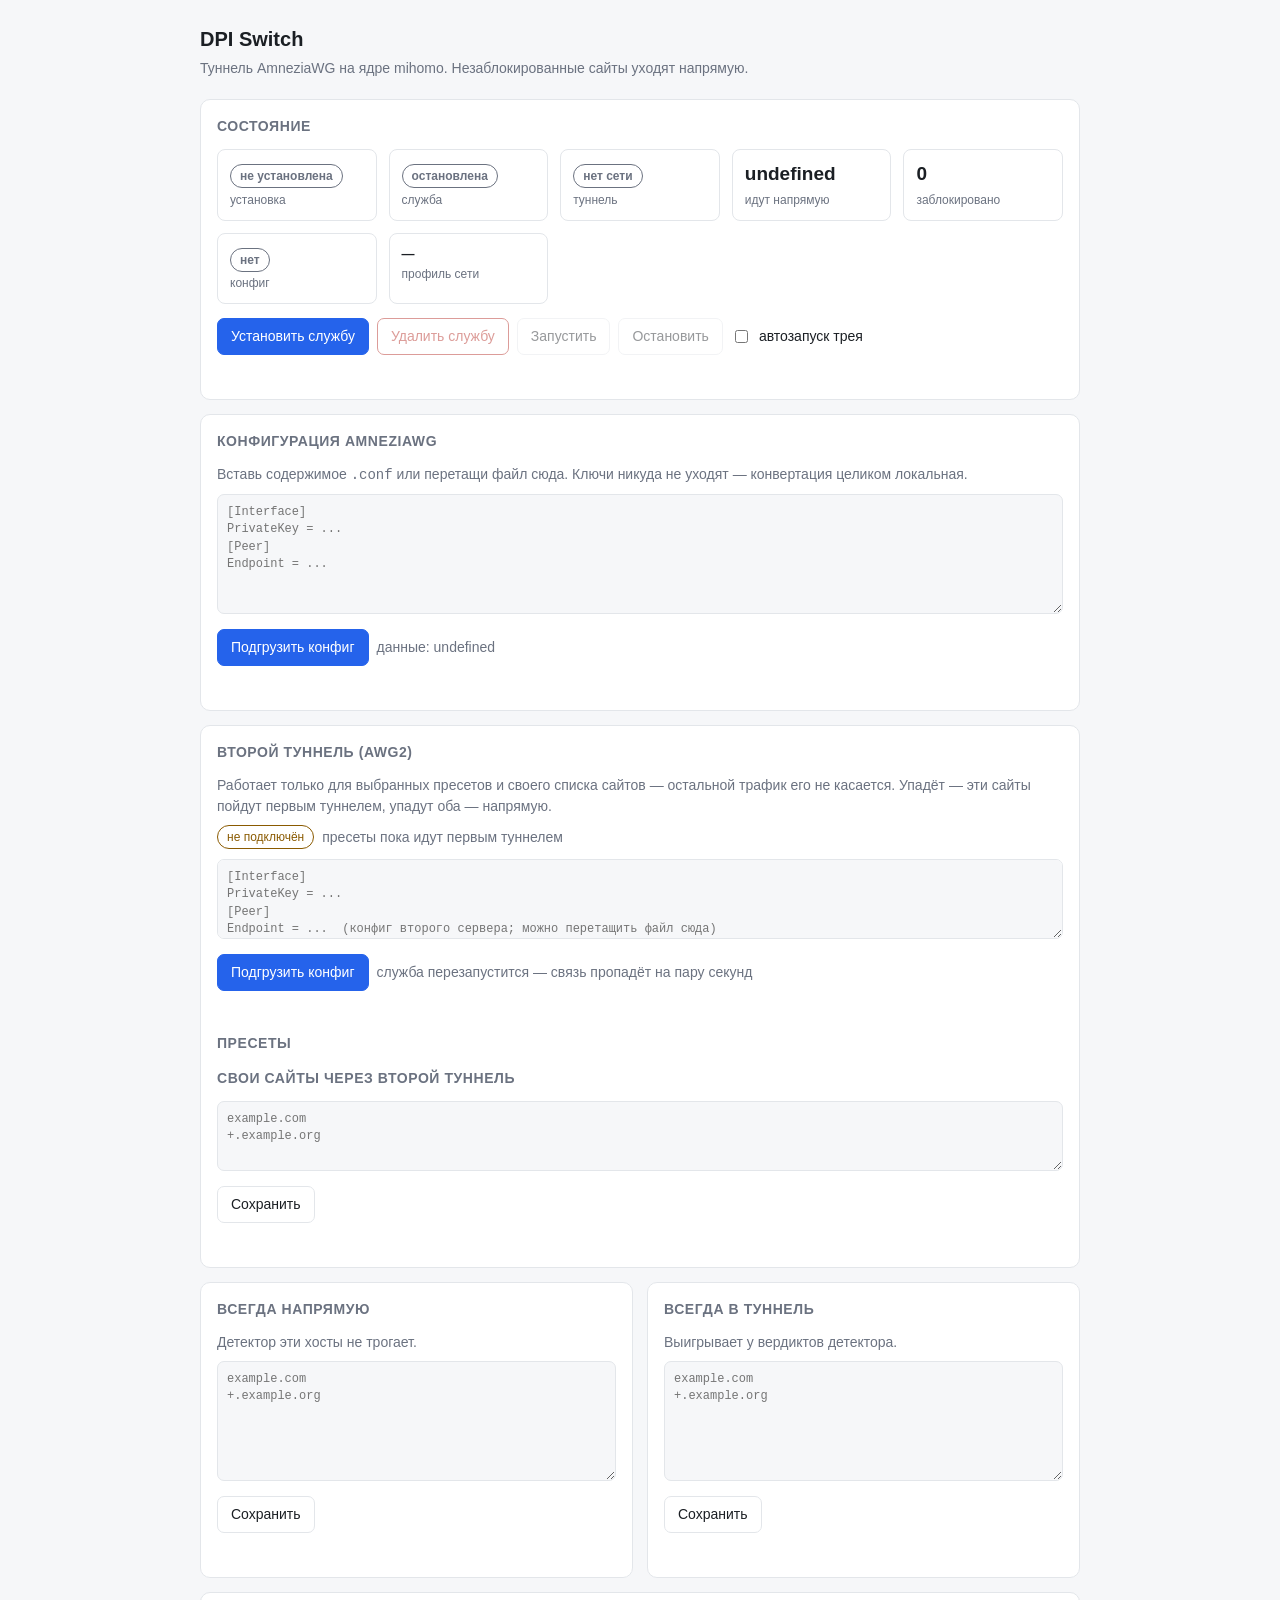
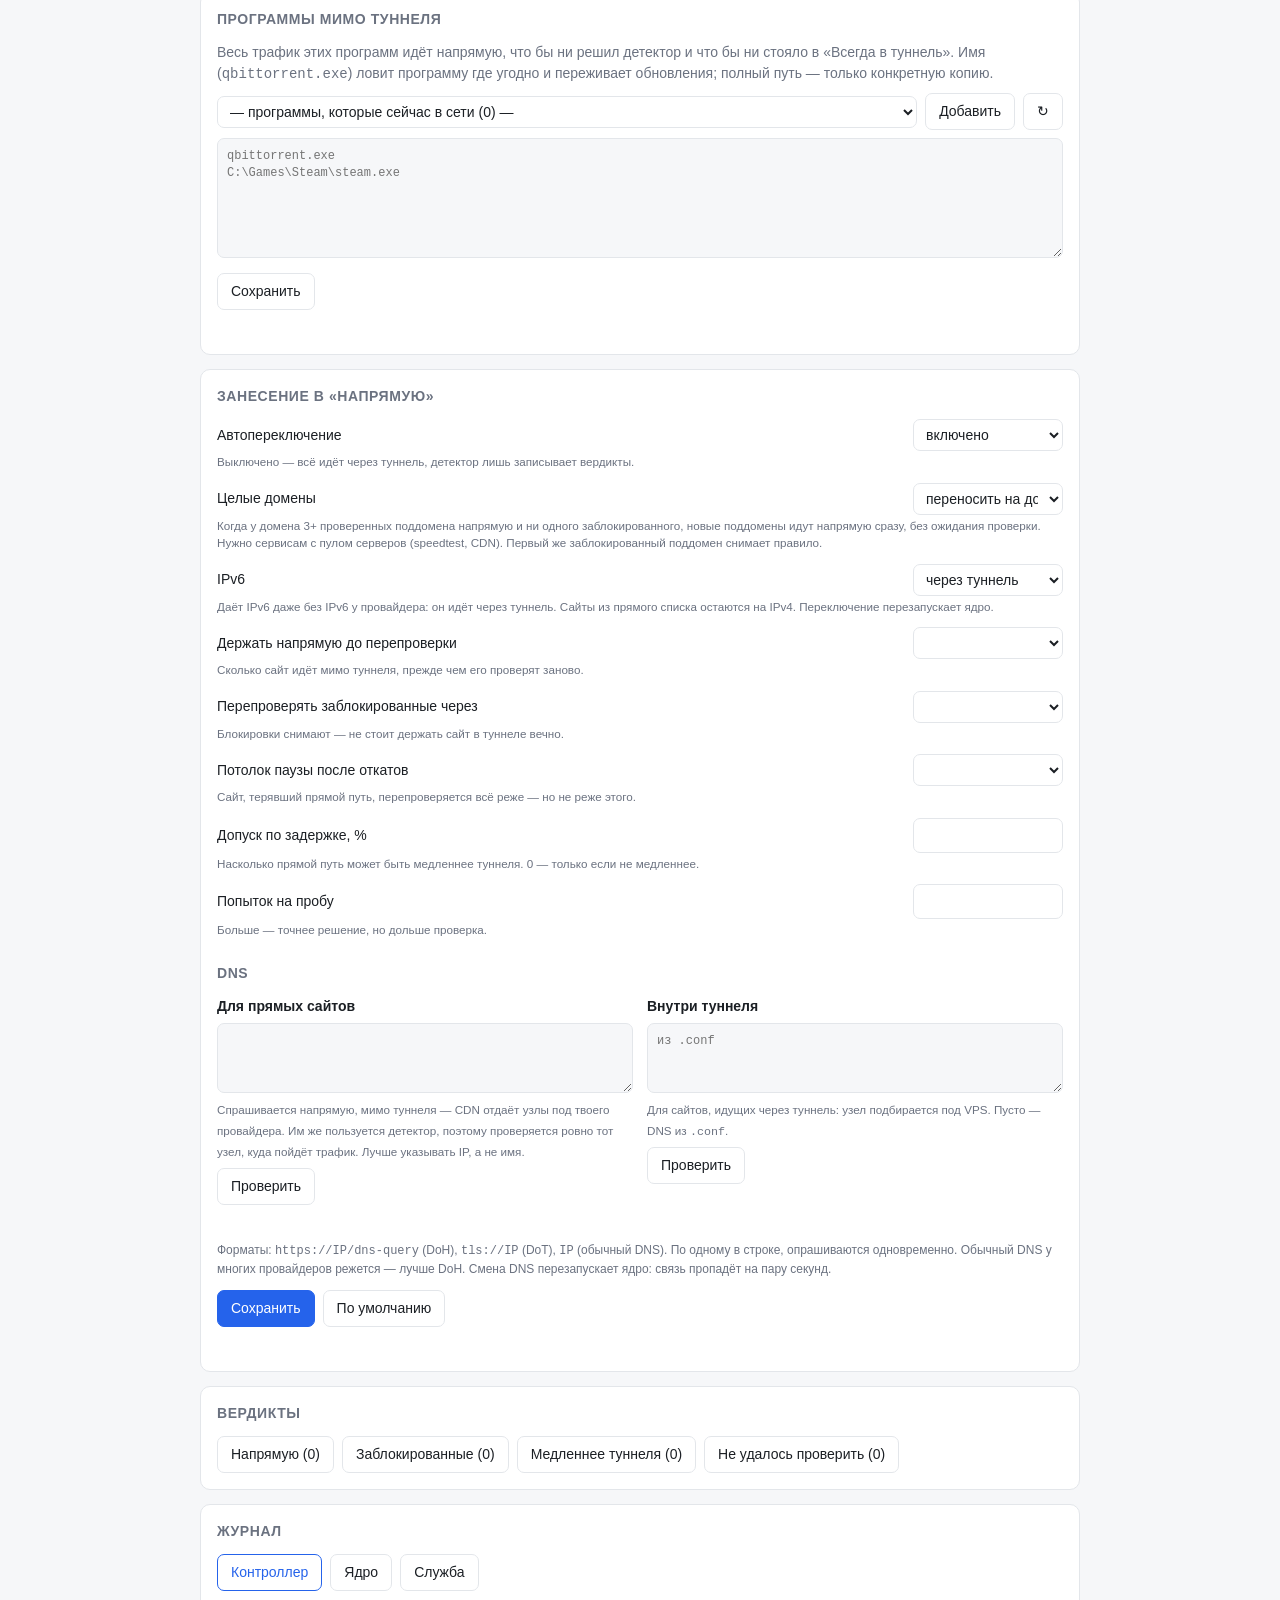
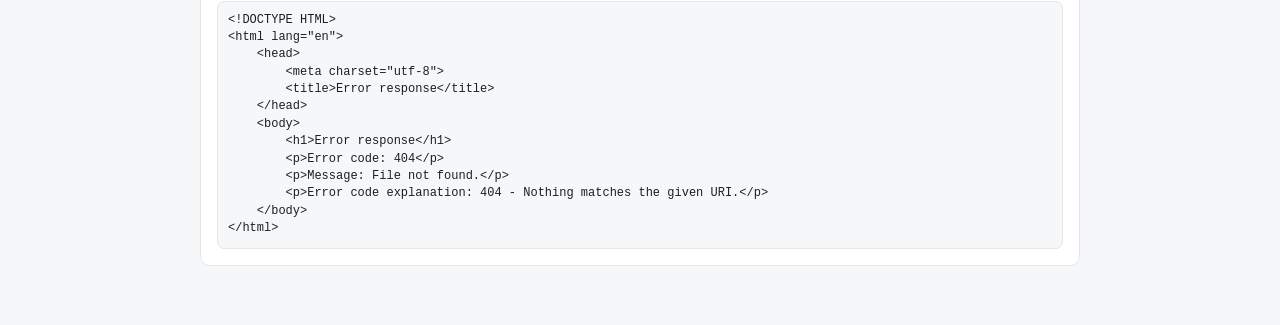
==== internal/webui/index.html @ 0f55628c "DPI Switch 1.0.1 Клиент AmneziaWG для Windows на ядре mihomo: трафик по умолчанию идёт в туннель, де" ====
<!DOCTYPE html>
<html lang="ru">
<head>
<meta charset="utf-8">
<meta name="viewport" content="width=device-width, initial-scale=1">
<title>DPI Switch</title>
<style>
  :root{
    --bg:#f6f7f9; --card:#fff; --fg:#1b1f24; --muted:#6b7280;
    --line:#e3e6ea; --accent:#2563eb; --ok:#127a3d; --bad:#b3261e; --warn:#8a5a00;
  }
  @media (prefers-color-scheme:dark){
    :root:not([data-theme="light"]){
      --bg:#14171c; --card:#1c2026; --fg:#e7eaee; --muted:#9aa3ad;
      --line:#2b313a; --accent:#5b8cff; --ok:#4ccb7f; --bad:#ff7a70; --warn:#e0b050;
    }
  }
  *{box-sizing:border-box}
  body{margin:0;padding:24px 16px 48px;background:var(--bg);color:var(--fg);
       font:14px/1.5 -apple-system,Segoe UI,Roboto,sans-serif}
  .wrap{max-width:880px;margin:0 auto}
  h1{font-size:20px;margin:0 0 4px}
  .sub{color:var(--muted);margin:0 0 20px}
  .card{background:var(--card);border:1px solid var(--line);border-radius:10px;
        padding:16px;margin-bottom:14px}
  .card h2{font-size:14px;margin:0 0 12px;text-transform:uppercase;
           letter-spacing:.04em;color:var(--muted)}
  .row{display:flex;flex-wrap:wrap;gap:8px;align-items:center}
  .grid{display:grid;grid-template-columns:repeat(auto-fit,minmax(150px,1fr));gap:12px}
  .stat{border:1px solid var(--line);border-radius:8px;padding:10px 12px}
  .stat b{display:block;font-size:19px;font-variant-numeric:tabular-nums}
  .stat span{color:var(--muted);font-size:12px}
  button{font:inherit;padding:7px 13px;border-radius:7px;border:1px solid var(--line);
         background:var(--card);color:var(--fg);cursor:pointer}
  button:hover{border-color:var(--accent)}
  button.primary{background:var(--accent);border-color:var(--accent);color:#fff}
  button.danger{color:var(--bad);border-color:var(--bad)}
  button:disabled{opacity:.45;cursor:default}
  textarea{width:100%;min-height:120px;font:12px/1.45 Consolas,monospace;
           background:var(--bg);color:var(--fg);border:1px solid var(--line);
           border-radius:7px;padding:9px;resize:vertical}
  pre{background:var(--bg);border:1px solid var(--line);border-radius:7px;
      padding:10px;overflow:auto;max-height:320px;font:12px/1.45 Consolas,monospace;margin:0}
  .pill{display:inline-block;padding:2px 9px;border-radius:99px;font-size:12px;
        border:1px solid var(--line)}
  .ok{color:var(--ok);border-color:currentColor}
  .bad{color:var(--bad);border-color:currentColor}
  .warn{color:var(--warn);border-color:currentColor}
  .muted{color:var(--muted)}
  label.sw{display:flex;align-items:center;gap:8px;cursor:pointer}
  .msg{margin-top:10px;font-size:13px;min-height:18px}
  .cols{display:grid;grid-template-columns:1fr 1fr;gap:14px}
  @media(max-width:640px){.cols{grid-template-columns:1fr}}
  table{width:100%;border-collapse:collapse;font-size:13px}
  th,td{text-align:left;padding:5px 8px;border-bottom:1px solid var(--line)}
  th{color:var(--muted);font-weight:500}
  /* прокручиваемая область той же высоты, что и журнал */
  .scroll{max-height:320px;overflow:auto;border:1px solid var(--line);border-radius:7px}
  .scroll table th{position:sticky;top:0;background:var(--card)}
  .tabs button.active{border-color:var(--accent);color:var(--accent)}
  .set{display:grid;grid-template-columns:minmax(0,1fr) 150px;gap:6px 14px;align-items:center}
  .set label{font-weight:500}
  .set small{grid-column:1/-1;color:var(--muted);margin:-4px 0 6px}
  select,input[type=number]{font:inherit;padding:6px 8px;border-radius:7px;
         border:1px solid var(--line);background:var(--card);color:var(--fg);width:100%}
  @media(max-width:480px){.set{grid-template-columns:1fr}}
</style>
</head>
<body>
<div class="wrap">
  <h1>DPI Switch <span class="muted" id="version" style="font-size:13px;font-weight:400"></span></h1>
  <p class="sub">Туннель AmneziaWG на ядре mihomo. Незаблокированные сайты уходят напрямую.</p>

  <div class="card">
    <h2>Состояние</h2>
    <div class="grid" id="stats"></div>
    <div class="row" style="margin-top:14px">
      <button id="btn-install" class="primary">Установить службу</button>
      <button id="btn-uninstall" class="danger">Удалить службу</button>
      <button id="btn-start">Запустить</button>
      <button id="btn-stop">Остановить</button>
      <label class="sw"><input type="checkbox" id="chk-autostart"> автозапуск трея</label>
    </div>
    <div class="msg" id="msg-svc"></div>
    <p class="muted" id="path-warn" style="display:none"></p>
  </div>

  <div class="card">
    <h2>Конфигурация AmneziaWG</h2>
    <p class="muted" style="margin:0 0 8px">
      Вставь содержимое <code>.conf</code> или перетащи файл сюда. Ключи никуда не уходят —
      конвертация целиком локальная.
    </p>
    <textarea id="conf" placeholder="[Interface]&#10;PrivateKey = ...&#10;[Peer]&#10;Endpoint = ..."></textarea>
    <div class="row" style="margin-top:9px">
      <button id="btn-conf" class="primary">Подгрузить конфиг</button>
      <span class="muted" id="conf-hint"></span>
    </div>
    <div class="msg" id="msg-conf"></div>
  </div>

  <div class="card">
    <h2>Второй туннель (awg2)</h2>
    <p class="muted" style="margin:0 0 8px">
      Работает только для выбранных пресетов и своего списка сайтов — остальной трафик его
      не касается. Упадёт — эти сайты пойдут первым туннелем, упадут оба — напрямую.
    </p>
    <div class="row" id="awg2-state" style="margin-bottom:10px"></div>
    <div id="awg2-load">
      <textarea id="conf2" style="min-height:80px"
        placeholder="[Interface]&#10;PrivateKey = ...&#10;[Peer]&#10;Endpoint = ...  (конфиг второго сервера; можно перетащить файл сюда)"></textarea>
      <div class="row" style="margin-top:9px">
        <button id="btn-conf2" class="primary">Подгрузить конфиг</button>
        <button id="btn-conf2-del" class="danger" style="display:none">Отключить второй туннель</button>
        <span class="muted">служба перезапустится — связь пропадёт на пару секунд</span>
      </div>
      <div class="msg" id="msg-conf2"></div>
    </div>
    <h2 style="margin-top:14px">Пресеты</h2>
    <div id="awg2-presets"></div>
    <h2 style="margin-top:14px">Свои сайты через второй туннель</h2>
    <textarea id="awg2-hosts" style="min-height:70px" placeholder="example.com&#10;+.example.org"></textarea>
    <div class="row" style="margin-top:9px"><button id="btn-awg2-save">Сохранить</button></div>
    <div class="msg" id="msg-awg2"></div>
  </div>

  <div class="cols">
    <div class="card">
      <h2>Всегда напрямую</h2>
      <p class="muted" style="margin:0 0 8px">Детектор эти хосты не трогает.</p>
      <textarea id="force-direct" placeholder="example.com&#10;+.example.org"></textarea>
      <div class="row" style="margin-top:9px"><button data-save="direct">Сохранить</button></div>
      <div class="msg" id="msg-direct"></div>
    </div>
    <div class="card">
      <h2>Всегда в туннель</h2>
      <p class="muted" style="margin:0 0 8px">Выигрывает у вердиктов детектора.</p>
      <textarea id="force-tunnel" placeholder="example.com&#10;+.example.org"></textarea>
      <div class="row" style="margin-top:9px"><button data-save="tunnel">Сохранить</button></div>
      <div class="msg" id="msg-tunnel"></div>
    </div>
  </div>

  <div class="card">
    <h2>Программы мимо туннеля</h2>
    <p class="muted" style="margin:0 0 8px">
      Весь трафик этих программ идёт напрямую, что бы ни решил детектор и что бы ни стояло
      в «Всегда в туннель». Имя (<code>qbittorrent.exe</code>) ловит программу где угодно
      и переживает обновления; полный путь — только конкретную копию.
    </p>
    <div class="row" style="margin-bottom:8px">
      <select id="apps-active" style="flex:1;min-width:200px"><option value="">— программы, которые сейчас в сети —</option></select>
      <button id="btn-apps-add">Добавить</button>
      <button id="btn-apps-refresh" title="Обновить список">↻</button>
    </div>
    <textarea id="apps" placeholder="qbittorrent.exe&#10;C:\Games\Steam\steam.exe"></textarea>
    <div class="row" style="margin-top:9px"><button id="btn-apps-save">Сохранить</button></div>
    <div class="msg" id="msg-apps"></div>
  </div>

  <div class="card">
    <h2>Занесение в «напрямую»</h2>
    <div class="set">
      <label for="s-auto">Автопереключение</label>
      <select id="s-auto"><option value="1">включено</option><option value="0">только наблюдать</option></select>
      <small>Выключено — всё идёт через туннель, детектор лишь записывает вердикты.</small>

      <label for="s-fam">Целые домены</label>
      <select id="s-fam"><option value="1">переносить на домен</option><option value="0">только проверенные хосты</option></select>
      <small>Когда у домена 3+ проверенных поддомена напрямую и ни одного заблокированного,
        новые поддомены идут напрямую сразу, без ожидания проверки. Нужно сервисам с пулом
        серверов (speedtest, CDN). Первый же заблокированный поддомен снимает правило.</small>

      <label for="s-v6">IPv6</label>
      <select id="s-v6"><option value="1">через туннель</option><option value="0">выключен</option></select>
      <small>Даёт IPv6 даже без IPv6 у провайдера: он идёт через туннель. Сайты из прямого списка
        остаются на IPv4. Переключение перезапускает ядро.</small>

      <label for="s-clean">Держать напрямую до перепроверки</label>
      <select id="s-clean"></select>
      <small>Сколько сайт идёт мимо туннеля, прежде чем его проверят заново.</small>

      <label for="s-fail">Перепроверять заблокированные через</label>
      <select id="s-fail"></select>
      <small>Блокировки снимают — не стоит держать сайт в туннеле вечно.</small>

      <label for="s-backoff">Потолок паузы после откатов</label>
      <select id="s-backoff"></select>
      <small>Сайт, терявший прямой путь, перепроверяется всё реже — но не реже этого.</small>

      <label for="s-slow">Допуск по задержке, %</label>
      <input type="number" id="s-slow" min="0" max="500" step="5">
      <small>Насколько прямой путь может быть медленнее туннеля. 0 — только если не медленнее.</small>

      <label for="s-att">Попыток на пробу</label>
      <input type="number" id="s-att" min="1" max="10">
      <small>Больше — точнее решение, но дольше проверка.</small>
    </div>

    <h2 style="margin-top:18px">DNS</h2>
    <div class="cols">
      <div>
        <label for="s-ddns"><b>Для прямых сайтов</b></label>
        <textarea id="s-ddns" style="min-height:70px;margin-top:6px"></textarea>
        <small class="muted">Спрашивается напрямую, мимо туннеля — CDN отдаёт узлы под твоего
          провайдера. Им же пользуется детектор, поэтому проверяется ровно тот узел, куда пойдёт
          трафик. Лучше указывать IP, а не имя.</small>
        <div class="row" style="margin-top:6px"><button data-dnstest="direct">Проверить</button></div>
        <div id="dns-direct" class="msg"></div>
      </div>
      <div>
        <label for="s-tdns"><b>Внутри туннеля</b></label>
        <textarea id="s-tdns" style="min-height:70px;margin-top:6px"></textarea>
        <small class="muted">Для сайтов, идущих через туннель: узел подбирается под VPS.
          Пусто — DNS из <code>.conf</code>.</small>
        <div class="row" style="margin-top:6px"><button data-dnstest="tunnel">Проверить</button></div>
        <div id="dns-tunnel" class="msg"></div>
      </div>
    </div>
    <p class="muted" style="margin:8px 0 0;font-size:12px">Форматы: <code>https://IP/dns-query</code> (DoH),
      <code>tls://IP</code> (DoT), <code>IP</code> (обычный DNS). По одному в строке, опрашиваются одновременно.
      Обычный DNS у многих провайдеров режется — лучше DoH. Смена DNS перезапускает ядро: связь пропадёт на пару секунд.</p>
    <div class="row" style="margin-top:12px">
      <button id="btn-set" class="primary">Сохранить</button>
      <button id="btn-set-def">По умолчанию</button>
    </div>
    <div class="msg" id="msg-set"></div>
  </div>

  <div class="card">
    <h2>Вердикты</h2>
    <div class="row tabs" id="verdict-tabs">
      <button data-vcat="direct">Напрямую</button>
      <button data-vcat="blocked">Заблокированные</button>
      <button data-vcat="slow">Медленнее туннеля</button>
      <button data-vcat="unknown">Не удалось проверить</button>
      <span class="muted" id="verdicts-note"></span>
    </div>
    <div id="verdicts" class="scroll" style="margin-top:10px;display:none"></div>
  </div>

  <div class="card">
    <h2>Журнал</h2>
    <div class="row tabs">
      <button data-log="controller">Контроллер</button>
      <button data-log="mihomo">Ядро</button>
      <button data-log="service">Служба</button>
    </div>
    <pre id="log" style="margin-top:10px">—</pre>
  </div>
</div>

<script>
const $ = s => document.querySelector(s);
const api = async (path, opts) => {
  const r = await fetch(path, opts);
  const ct = r.headers.get('content-type') || '';
  return ct.includes('json') ? r.json() : r.text();
};
const say = (el, text, cls) => { const n = $(el); n.textContent = text; n.className = 'msg ' + (cls||''); };

function renderStats(s){
  const pill = (v, t, f) => `<span class="pill ${v?'ok':'bad'}">${v?t:f}</span>`;
  $('#stats').innerHTML = `
    <div class="stat"><b>${pill(s.installed,'установлена','не установлена')}</b><span>установка</span></div>
    <div class="stat"><b>${pill(s.service_running, s.service_text||'работает','остановлена')}</b><span>служба</span></div>
    <div class="stat"><b>${s.service_running
        ? (s.tunnel_alive ? `<span class="pill ok">${s.tunnel_note}</span>`
                          : `<span class="pill bad">не отвечает</span>`)
        : (s.network_up ? '<span class="pill">выключен</span>'
                        : '<span class="pill warn">нет сети</span>')}</b><span>туннель</span></div>
    <div class="stat"><b>${s.direct_count}</b><span>идут напрямую</span></div>
    <div class="stat"><b>${(s.counts&&s.counts.BLOCKED_TLS)||0}</b><span>заблокировано</span></div>
    <div class="stat"><b>${pill(s.has_config,'загружен','нет')}</b><span>конфиг</span></div>
    <div class="stat"><b style="font-size:13px">${(s.network_id||'—').slice(0,10)}</b><span>профиль сети</span></div>`;
  $('#chk-autostart').checked = !!s.autostart;
  if (s.version) $('#version').textContent = 'v' + s.version;
  $('#btn-install').disabled = s.installed;
  $('#btn-uninstall').disabled = !s.installed;
  $('#btn-start').disabled = !s.installed || s.service_running;
  $('#btn-stop').disabled = !s.installed || !s.service_running;
  $('#conf-hint').textContent = 'данные: ' + s.data_dir;
  const warn = $('#path-warn');
  if (s.installed && !s.path_ok){
    warn.style.display = 'block';
    warn.innerHTML = `<span class="pill warn">путь устарел</span> служба зарегистрирована на
      <code>${s.bin_path}</code>, а запущен <code>${s.exe_path}</code>.
      Переустанови службу, иначе она не стартует.`;
  } else warn.style.display = 'none';
}

async function refresh(){ renderStats(await api('/api/status')); }

for (const [id, action] of [['btn-install','install'],['btn-uninstall','uninstall'],
                            ['btn-start','start'],['btn-stop','stop']]){
  $('#'+id).onclick = async () => {
    say('#msg-svc', 'выполняю…', 'muted');
    const r = await api('/api/service/'+action, {method:'POST'});
    say('#msg-svc', r.ok ? 'готово' : ('ошибка: '+r.error), r.ok?'ok':'bad');
    setTimeout(refresh, 1200);
  };
}

$('#chk-autostart').onchange = async e => {
  const r = await api('/api/autostart', {method:'POST',
    body: JSON.stringify({enabled: e.target.checked})});
  say('#msg-svc', r.ok ? 'автозапуск обновлён' : ('ошибка: '+r.error), r.ok?'ok':'bad');
};

$('#btn-conf').onclick = async () => {
  const text = $('#conf').value.trim();
  if (!text) return say('#msg-conf', 'пусто', 'bad');
  const r = await api('/api/config', {method:'POST', body: JSON.stringify({text})});
  say('#msg-conf', r.ok ? (r.note||'готово') : ('ошибка: '+r.error), r.ok?'ok':'bad');
  if (r.ok) { $('#conf').value = ''; refresh(); }
};

document.addEventListener('dragover', e => e.preventDefault());
document.addEventListener('drop', e => {
  e.preventDefault();
  const f = e.dataTransfer.files[0];
  if (!f) return;
  const fr = new FileReader();
  fr.onload = () => { $('#conf').value = fr.result; say('#msg-conf', 'файл прочитан: '+f.name, 'muted'); };
  fr.readAsText(f);
});

async function loadHosts(kind){
  const r = await api('/api/hosts?kind='+kind);
  $('#force-'+kind).value = (r.hosts||[]).join('\n');
}
for (const b of document.querySelectorAll('[data-save]')){
  b.onclick = async () => {
    const kind = b.dataset.save;
    const hosts = $('#force-'+kind).value.split('\n').map(s=>s.trim()).filter(Boolean);
    const r = await api('/api/hosts?kind='+kind, {method:'POST', body: JSON.stringify({hosts})});
    say('#msg-'+kind, r.ok ? 'сохранено' : ('ошибка: '+r.error), r.ok?'ok':'bad');
    if (r.ok) loadHosts(kind);
  };
}

// --- настройки ---
const DUR = [[10,'10 мин'],[30,'30 мин'],[60,'1 ч'],[180,'3 ч'],[360,'6 ч'],[480,'8 ч'],
             [720,'12 ч'],[1440,'1 день'],[4320,'3 дня'],[10080,'7 дней'],[43200,'30 дней']];
const esc = t => String(t).replace(/[&<>"]/g, c => ({'&':'&amp;','<':'&lt;','>':'&gt;','"':'&quot;'}[c]));
function fillDur(id, val){
  const el = $(id);
  // значение, выставленное руками в файле, не должно теряться при показе
  const opts = DUR.some(([m]) => m === val) ? DUR : [...DUR, [val, val+' мин']].sort((a,b)=>a[0]-b[0]);
  el.innerHTML = opts.map(([m,t]) => `<option value="${m}">${t}</option>`).join('');
  el.value = String(val);
}
let defaults = null, confDNS = [];
function showSettings(s){
  $('#s-auto').value = s.auto_switch ? '1' : '0';
  $('#s-fam').value = s.families ? '1' : '0';
  $('#s-v6').value = s.ipv6 ? '1' : '0';
  fillDur('#s-clean', s.clean_ttl_min);
  fillDur('#s-fail', s.fail_ttl_min);
  fillDur('#s-backoff', s.max_backoff_min);
  $('#s-slow').value = s.slow_pct;
  $('#s-att').value = s.attempts;
  $('#s-ddns').value = (s.direct_dns||[]).join('\n');
  $('#s-tdns').value = (s.tunnel_dns||[]).join('\n');
}
const lines = id => $(id).value.split('\n').map(x=>x.trim()).filter(Boolean);
for (const b of document.querySelectorAll('[data-dnstest]')){
  b.onclick = async () => {
    const path = b.dataset.dnstest;
    let servers = lines(path === 'direct' ? '#s-ddns' : '#s-tdns');
    if (!servers.length && path === 'tunnel') servers = confDNS;
    const box = $('#dns-'+path);
    if (!servers.length) { box.textContent = 'пусто'; box.className = 'msg bad'; return; }
    box.textContent = 'проверяю…'; box.className = 'msg muted';
    const r = await api('/api/dns/test', {method:'POST', body: JSON.stringify({servers, path})});
    box.className = 'msg';
    // одна строка на сервер: пинг, тип DNS, адрес
    const kind = s => /^https:\/\//i.test(s) ? 'DoH' : /^tls:\/\//i.test(s) ? 'DoT' : 'DNS';
    const addr = s => s.replace(/^[a-z]+:\/\//i, '').replace(/\/.*$/, '').replace(/^\[(.*)\](:\d+)?$/, '$1');
    box.innerHTML = (r.results||[]).map(x => x.ok
      ? `<span class="pill ok">${x.ms} мс</span> ${kind(x.server)} ${esc(addr(x.server))}`
      : `<span class="pill bad">ошибка</span> ${kind(x.server)} ${esc(addr(x.server))} <span class="muted">${esc(x.error||'нет ответа')}</span>`
    ).join('<br>');
  };
}
async function loadSettings(){
  const r = await api('/api/settings');
  defaults = r.defaults;
  confDNS = r.conf_dns || [];
  $('#s-tdns').placeholder = confDNS.length ? 'из .conf: ' + confDNS.join(', ') : 'из .conf';
  showSettings(r.settings);
}
$('#btn-set').onclick = async () => {
  const body = {
    auto_switch: $('#s-auto').value === '1',
    families: $('#s-fam').value === '1',
    ipv6: $('#s-v6').value === '1',
    clean_ttl_min: +$('#s-clean').value,
    fail_ttl_min: +$('#s-fail').value,
    max_backoff_min: +$('#s-backoff').value,
    slow_pct: +$('#s-slow').value,
    attempts: +$('#s-att').value,
    direct_dns: lines('#s-ddns'),
    tunnel_dns: lines('#s-tdns'),
  };
  const r = await api('/api/settings', {method:'POST', body: JSON.stringify(body)});
  say('#msg-set', r.ok ? 'сохранено — служба подхватит в течение минуты (смена DNS — с перезапуском ядра)'
                       : ('ошибка: '+r.error), r.ok?'ok':'bad');
};
$('#btn-set-def').onclick = () => {
  if (defaults) { showSettings(defaults); say('#msg-set', 'значения по умолчанию — нажми «Сохранить»', 'muted'); }
};

// --- вердикты: кнопка-переключатель ---
const fmtLeft = iso => {
  const m = Math.round((new Date(iso) - Date.now()) / 60000);
  if (m <= 0) return 'ждёт перепроверки';
  return m < 60 ? m+' мин' : m < 2880 ? Math.round(m/60)+' ч' : Math.round(m/1440)+' дн';
};
const fmtTime = iso => new Date(iso).toLocaleString('ru-RU',
  {day:'2-digit', month:'2-digit', hour:'2-digit', minute:'2-digit'});
// категории вердиктов: кнопка открывает свою таблицу, повторное
// нажатие закрывает, другая кнопка переключает
const VCAT = {
  direct:  {title: 'Напрямую'},
  blocked: {title: 'Заблокированные', match: v => /^BLOCKED_|^MITM$|^CONTENT_DIFF$/.test(v)},
  slow:    {title: 'Медленнее туннеля', match: v => v === 'SLOWER'},
  unknown: {title: 'Не удалось проверить', match: v => v === 'INCONCLUSIVE'},
};
const VNAME = {BLOCKED_TCP: 'обрыв соединения', BLOCKED_TLS: 'обрыв TLS (по имени сайта)',
  BLOCKED_QUIC: 'режется QUIC', MITM: 'подмена сертификата', CONTENT_DIFF: 'подмена ответа',
  SLOWER: 'медленнее туннеля', INCONCLUSIVE: 'не проверен'};
let verdictsOpen = null;
let lastVerdicts = null;

function updateVerdictCounts(r){
  const others = r.others || [];
  const n = {direct: (r.details||[]).length + (r.families||[]).length};
  for (const k of ['blocked','slow','unknown']) n[k] = others.filter(o => VCAT[k].match(o.verdict)).length;
  for (const b of document.querySelectorAll('[data-vcat]')) {
    const k = b.dataset.vcat;
    b.textContent = `${VCAT[k].title} (${n[k]})`;
    b.classList.toggle('active', verdictsOpen === k);
  }
}
async function loadVerdicts(){
  const r = lastVerdicts = await api('/api/verdicts');
  updateVerdictCounts(r);
  if (!verdictsOpen) return;
  const box = $('#verdicts'), top = box.scrollTop;
  let head, rows, note;
  if (verdictsOpen === 'direct') {
    const fams = r.families || [];
    const list = [...fams.map(f => ({domain: '+.' + f.domain, fam: f.clean})), ...(r.details || [])];
    note = (r.details||[]).length + ' доменов' + (fams.length ? ', ' + fams.length + ' целых доменов' : '');
    head = '<th>домен</th><th>решено</th><th>до перепроверки</th><th>узел</th>';
    rows = list.map(d => d.fam
      ? `<tr><td><b>${esc(d.domain)}</b></td><td colspan="3" class="muted">весь домен: чистых поддоменов ${d.fam}, заблокированных нет</td></tr>`
      : `<tr><td>${esc(d.domain)}</td><td>${fmtTime(d.decided_at)}</td>
        <td>${fmtLeft(d.expires_at)}</td><td class="muted">${esc(d.tested_ip||'')}</td></tr>`);
  } else {
    const list = (r.others || []).filter(o => VCAT[verdictsOpen].match(o.verdict));
    note = list.length + ' доменов — идут через туннель';
    head = '<th>домен</th><th>почему</th><th>решено</th><th>перепроверка</th>';
    rows = list.map(d => `<tr><td>${esc(d.domain)}</td>
      <td><span class="pill ${verdictsOpen==='blocked'?'bad':verdictsOpen==='slow'?'warn':''}">${esc(VNAME[d.verdict]||d.verdict)}</span>
        <div class="muted" style="font-size:12px">${esc(d.reason||'')}</div></td>
      <td>${fmtTime(d.decided_at)}</td><td>${fmtLeft(d.expires_at)}</td></tr>`);
  }
  $('#verdicts-note').textContent = note;
  box.innerHTML = rows.length
    ? `<table><thead><tr>${head}</tr></thead><tbody>${rows.join('')}</tbody></table>`
    : '<p class="muted" style="margin:10px">пусто</p>';
  box.scrollTop = top; // автообновление не должно сбрасывать прокрутку
}
for (const b of document.querySelectorAll('[data-vcat]')) {
  b.onclick = async () => {
    const k = b.dataset.vcat;
    const same = verdictsOpen === k;
    verdictsOpen = same ? null : k;
    $('#verdicts').style.display = verdictsOpen ? 'block' : 'none';
    if (!same) $('#verdicts').scrollTop = 0;
    if (!verdictsOpen) $('#verdicts-note').textContent = '';
    await loadVerdicts();
  };
}
loadVerdicts(); // счётчики на кнопках видны сразу

// --- журнал: первая вкладка открыта сразу, содержимое обновляется само ---
let logName = 'controller';
async function loadLog(){
  const el = $('#log');
  // прокрутку держим внизу, только если читатель и так был внизу
  const atBottom = el.scrollTop + el.clientHeight >= el.scrollHeight - 20;
  el.textContent = await api('/api/log?name='+logName) || '—';
  if (atBottom) el.scrollTop = el.scrollHeight;
}
for (const b of document.querySelectorAll('[data-log]')){
  b.onclick = async () => {
    logName = b.dataset.log;
    document.querySelectorAll('[data-log]').forEach(x => x.classList.toggle('active', x === b));
    await loadLog();
    $('#log').scrollTop = $('#log').scrollHeight;
  };
}

// --- программы-исключения ---
async function loadApps(){
  const r = await api('/api/apps');
  $('#apps').value = (r.apps||[]).join('\n');
}
async function loadActive(){
  const r = await api('/api/apps/active');
  const have = new Set($('#apps').value.toLowerCase().split('\n').map(x=>x.trim()));
  const list = (r.apps||[]).filter(a => !have.has(a.name.toLowerCase()) && !have.has(a.path.toLowerCase()));
  $('#apps-active').innerHTML = `<option value="">— программы, которые сейчас в сети (${list.length}) —</option>` +
    list.map(a => `<option value="${esc(a.name)}" title="${esc(a.path)}">${esc(a.name)} · ${a.conns} соед. · ${esc(a.path)}</option>`).join('');
}
$('#btn-apps-add').onclick = () => {
  const v = $('#apps-active').value;
  if (!v) return say('#msg-apps', 'выбери программу в списке', 'muted');
  const t = $('#apps');
  t.value = (t.value.trim() ? t.value.trim() + '\n' : '') + v;
  say('#msg-apps', v + ' добавлена — нажми «Сохранить»', 'muted');
  loadActive();
};
$('#btn-apps-refresh').onclick = loadActive;
$('#btn-apps-save').onclick = async () => {
  const apps = $('#apps').value.split('\n').map(s=>s.trim()).filter(Boolean);
  const r = await api('/api/apps', {method:'POST', body: JSON.stringify({apps})});
  say('#msg-apps', r.ok ? 'сохранено — ядро подхватит сразу, уже открытые соединения доживут своё'
                        : ('ошибка: '+r.error), r.ok?'ok':'bad');
  if (r.ok) { await loadApps(); loadActive(); }
};

// --- второй туннель ---
async function loadAwg2(){
  const r = await api('/api/awg2');
  const st = $('#awg2-state');
  if (!r.loaded) {
    st.innerHTML = '<span class="pill warn">не подключён</span> <span class="muted">пресеты пока идут первым туннелем</span>';
  } else {
    const alive = r.alive === undefined ? '<span class="pill">служба остановлена</span>'
      : r.alive ? `<span class="pill ok">${esc(r.note)}</span>` : `<span class="pill bad">не отвечает: ${esc(r.note||'')}</span>`;
    st.innerHTML = `<span class="pill ok">подключён</span> <span class="muted">${esc(r.endpoint||'')}</span> ${alive}`;
  }
  $('#btn-conf2-del').style.display = r.loaded ? '' : 'none';
  $('#awg2-presets').innerHTML = (r.presets||[]).map(p => `
    <label class="sw" style="margin:4px 0"><input type="checkbox" data-preset="${esc(p.id)}" ${p.enabled?'checked':''}>
      <b>${esc(p.title)}</b> <span class="muted">— ${esc(p.note)}, правил: ${p.rules}</span></label>`).join('');
  $('#awg2-hosts').value = (r.hosts||[]).join('\n');
}
$('#btn-awg2-save').onclick = async () => {
  const presets = [...document.querySelectorAll('[data-preset]')].filter(x=>x.checked).map(x=>x.dataset.preset);
  const hosts = $('#awg2-hosts').value.split('\n').map(x=>x.trim()).filter(Boolean);
  const r = await api('/api/awg2', {method:'POST', body: JSON.stringify({presets, hosts})});
  say('#msg-awg2', r.ok ? 'сохранено — действует сразу для новых соединений' : ('ошибка: '+r.error), r.ok?'ok':'bad');
  if (r.ok) loadAwg2();
};
async function sendConf2(method, body){
  say('#msg-conf2', 'применяю, служба перезапускается…', 'muted');
  const r = await api('/api/config2', {method, body: body && JSON.stringify(body)});
  say('#msg-conf2', r.ok ? 'готово' : ('ошибка: '+r.error), r.ok?'ok':'bad');
  if (r.ok) { $('#conf2').value = ''; setTimeout(() => { loadAwg2(); refresh(); }, 4000); }
}
$('#btn-conf2').onclick = () => {
  const text = $('#conf2').value.trim();
  if (!text) return say('#msg-conf2', 'пусто', 'bad');
  sendConf2('POST', {text});
};
$('#btn-conf2-del').onclick = () => { if (confirm('Отключить второй туннель?')) sendConf2('DELETE'); };
$('#conf2').addEventListener('drop', e => {
  e.preventDefault(); e.stopPropagation();
  const f = e.dataTransfer.files[0];
  if (!f) return;
  const fr = new FileReader();
  fr.onload = () => { $('#conf2').value = fr.result; say('#msg-conf2', 'файл прочитан: '+f.name, 'muted'); };
  fr.readAsText(f);
});

refresh(); loadHosts('direct'); loadHosts('tunnel'); loadSettings(); loadAwg2();
loadApps().then(loadActive);
document.querySelector('[data-log="controller"]').click();
setInterval(() => {
  refresh(); loadLog();
  loadVerdicts();
}, 5000);
</script>
</body>
</html>
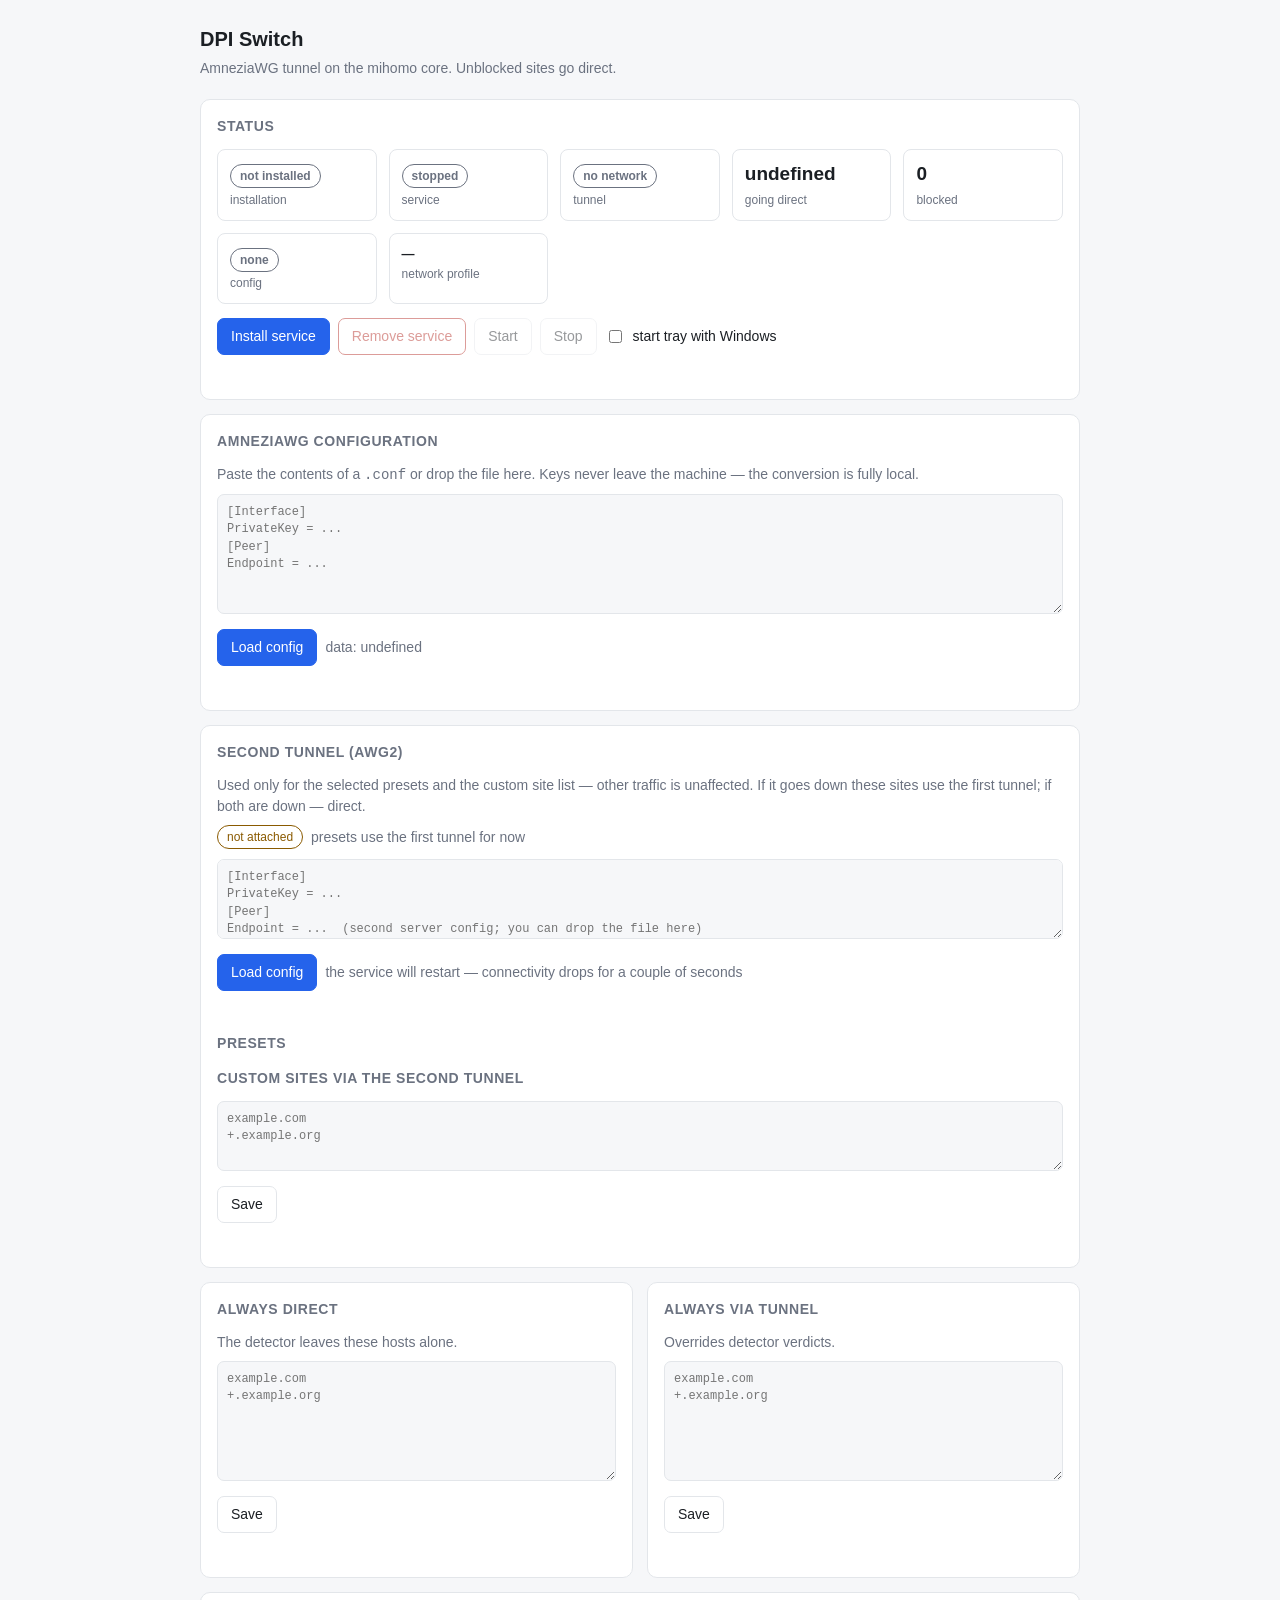
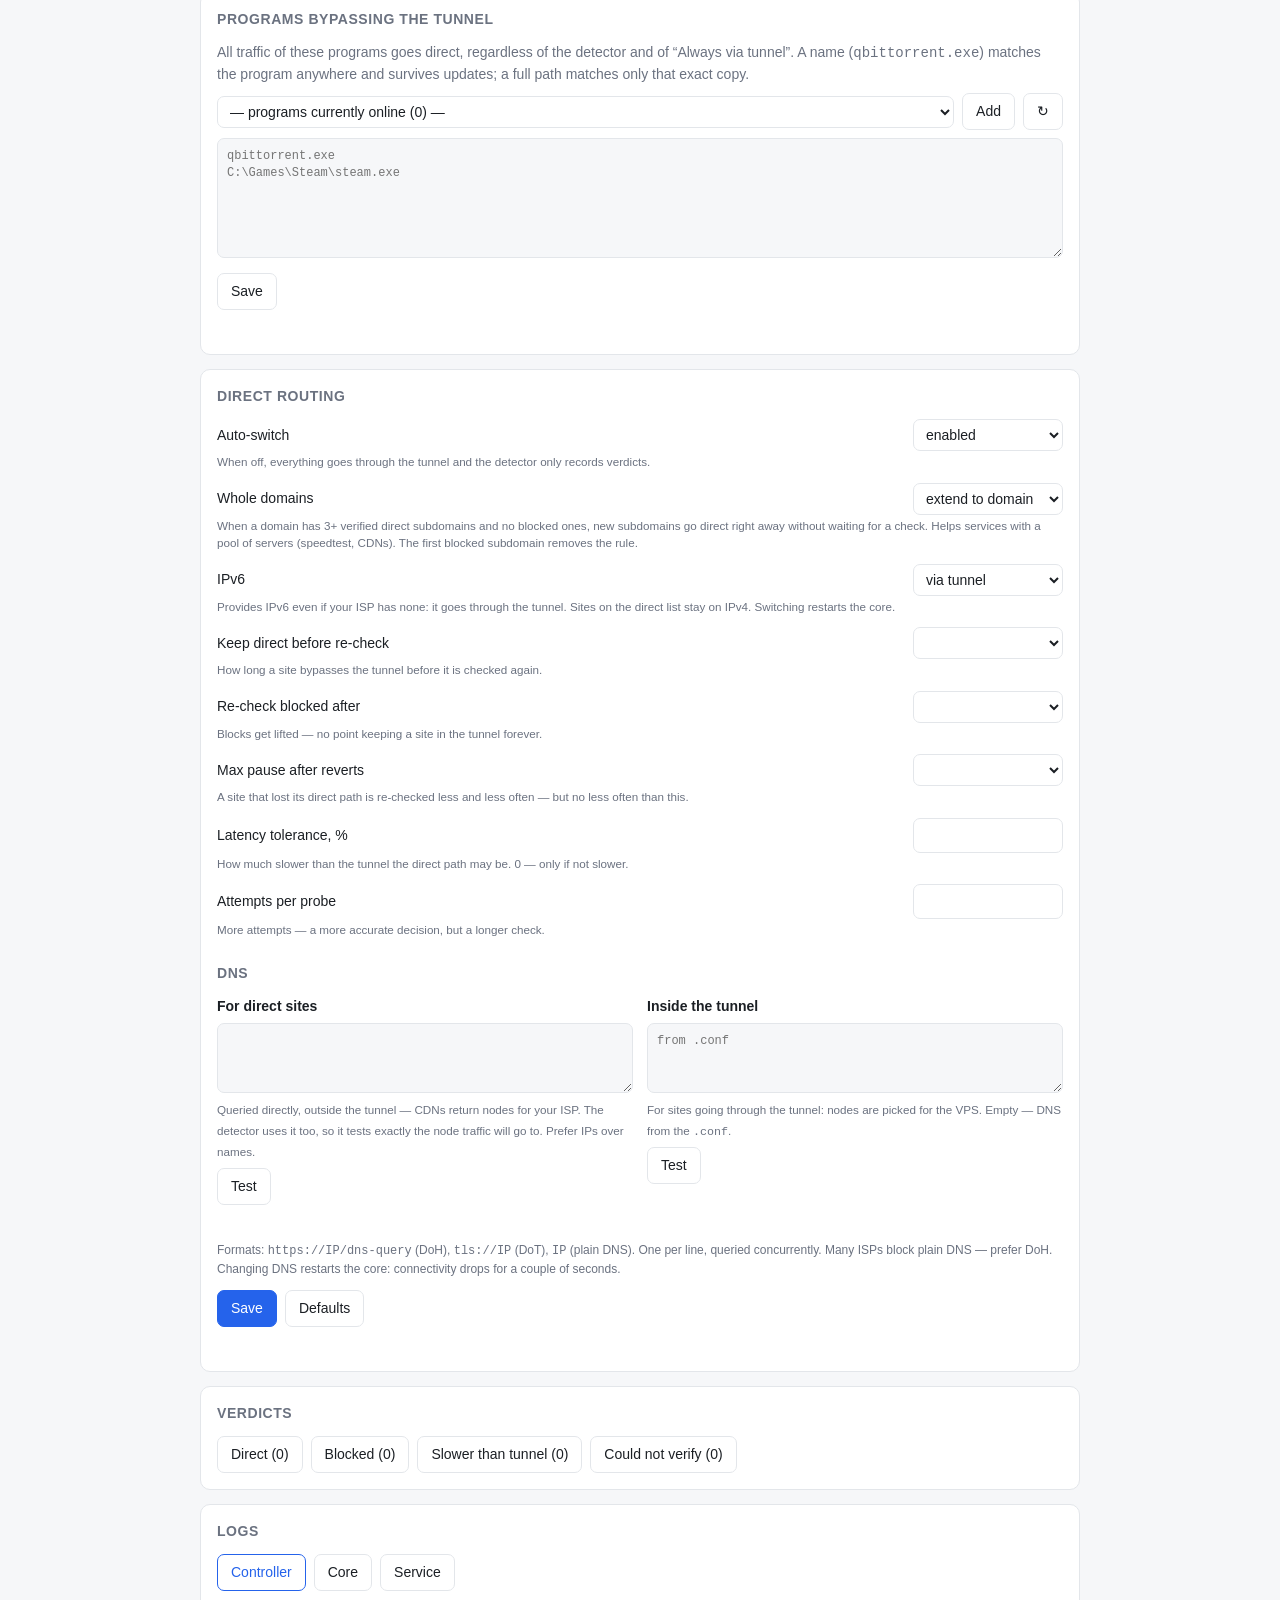
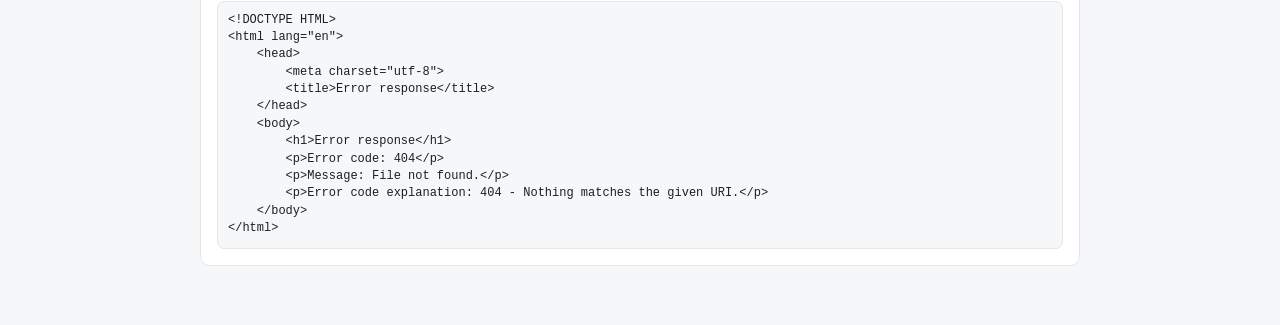
==== commit baeef72e: "English UI, comments and docs; application icon - all user-facing text (web UI, tray menu and toolti" ====
--- a/internal/webui/index.html
+++ b/internal/webui/index.html
@@ -1,5 +1,5 @@
 <!DOCTYPE html>
-<html lang="ru">
+<html lang="en">
 <head>
 <meta charset="utf-8">
 <meta name="viewport" content="width=device-width, initial-scale=1">
@@ -54,7 +54,7 @@
   table{width:100%;border-collapse:collapse;font-size:13px}
   th,td{text-align:left;padding:5px 8px;border-bottom:1px solid var(--line)}
   th{color:var(--muted);font-weight:500}
-  /* прокручиваемая область той же высоты, что и журнал */
+  /* scrollable area of the same height as the log */
   .scroll{max-height:320px;overflow:auto;border:1px solid var(--line);border-radius:7px}
   .scroll table th{position:sticky;top:0;background:var(--card)}
   .tabs button.active{border-color:var(--accent);color:var(--accent)}
@@ -69,182 +69,182 @@
 <body>
 <div class="wrap">
   <h1>DPI Switch <span class="muted" id="version" style="font-size:13px;font-weight:400"></span></h1>
-  <p class="sub">Туннель AmneziaWG на ядре mihomo. Незаблокированные сайты уходят напрямую.</p>
-
-  <div class="card">
-    <h2>Состояние</h2>
+  <p class="sub">AmneziaWG tunnel on the mihomo core. Unblocked sites go direct.</p>
+
+  <div class="card">
+    <h2>Status</h2>
     <div class="grid" id="stats"></div>
     <div class="row" style="margin-top:14px">
-      <button id="btn-install" class="primary">Установить службу</button>
-      <button id="btn-uninstall" class="danger">Удалить службу</button>
-      <button id="btn-start">Запустить</button>
-      <button id="btn-stop">Остановить</button>
-      <label class="sw"><input type="checkbox" id="chk-autostart"> автозапуск трея</label>
+      <button id="btn-install" class="primary">Install service</button>
+      <button id="btn-uninstall" class="danger">Remove service</button>
+      <button id="btn-start">Start</button>
+      <button id="btn-stop">Stop</button>
+      <label class="sw"><input type="checkbox" id="chk-autostart"> start tray with Windows</label>
     </div>
     <div class="msg" id="msg-svc"></div>
     <p class="muted" id="path-warn" style="display:none"></p>
   </div>
 
   <div class="card">
-    <h2>Конфигурация AmneziaWG</h2>
+    <h2>AmneziaWG configuration</h2>
     <p class="muted" style="margin:0 0 8px">
-      Вставь содержимое <code>.conf</code> или перетащи файл сюда. Ключи никуда не уходят —
-      конвертация целиком локальная.
+      Paste the contents of a <code>.conf</code> or drop the file here. Keys never leave the machine —
+      the conversion is fully local.
     </p>
     <textarea id="conf" placeholder="[Interface]&#10;PrivateKey = ...&#10;[Peer]&#10;Endpoint = ..."></textarea>
     <div class="row" style="margin-top:9px">
-      <button id="btn-conf" class="primary">Подгрузить конфиг</button>
+      <button id="btn-conf" class="primary">Load config</button>
       <span class="muted" id="conf-hint"></span>
     </div>
     <div class="msg" id="msg-conf"></div>
   </div>
 
   <div class="card">
-    <h2>Второй туннель (awg2)</h2>
+    <h2>Second tunnel (awg2)</h2>
     <p class="muted" style="margin:0 0 8px">
-      Работает только для выбранных пресетов и своего списка сайтов — остальной трафик его
-      не касается. Упадёт — эти сайты пойдут первым туннелем, упадут оба — напрямую.
+      Used only for the selected presets and the custom site list — other traffic is
+      unaffected. If it goes down these sites use the first tunnel; if both are down — direct.
     </p>
     <div class="row" id="awg2-state" style="margin-bottom:10px"></div>
     <div id="awg2-load">
       <textarea id="conf2" style="min-height:80px"
-        placeholder="[Interface]&#10;PrivateKey = ...&#10;[Peer]&#10;Endpoint = ...  (конфиг второго сервера; можно перетащить файл сюда)"></textarea>
+        placeholder="[Interface]&#10;PrivateKey = ...&#10;[Peer]&#10;Endpoint = ...  (second server config; you can drop the file here)"></textarea>
       <div class="row" style="margin-top:9px">
-        <button id="btn-conf2" class="primary">Подгрузить конфиг</button>
-        <button id="btn-conf2-del" class="danger" style="display:none">Отключить второй туннель</button>
-        <span class="muted">служба перезапустится — связь пропадёт на пару секунд</span>
+        <button id="btn-conf2" class="primary">Load config</button>
+        <button id="btn-conf2-del" class="danger" style="display:none">Detach second tunnel</button>
+        <span class="muted">the service will restart — connectivity drops for a couple of seconds</span>
       </div>
       <div class="msg" id="msg-conf2"></div>
     </div>
-    <h2 style="margin-top:14px">Пресеты</h2>
+    <h2 style="margin-top:14px">Presets</h2>
     <div id="awg2-presets"></div>
-    <h2 style="margin-top:14px">Свои сайты через второй туннель</h2>
+    <h2 style="margin-top:14px">Custom sites via the second tunnel</h2>
     <textarea id="awg2-hosts" style="min-height:70px" placeholder="example.com&#10;+.example.org"></textarea>
-    <div class="row" style="margin-top:9px"><button id="btn-awg2-save">Сохранить</button></div>
+    <div class="row" style="margin-top:9px"><button id="btn-awg2-save">Save</button></div>
     <div class="msg" id="msg-awg2"></div>
   </div>
 
   <div class="cols">
     <div class="card">
-      <h2>Всегда напрямую</h2>
-      <p class="muted" style="margin:0 0 8px">Детектор эти хосты не трогает.</p>
+      <h2>Always direct</h2>
+      <p class="muted" style="margin:0 0 8px">The detector leaves these hosts alone.</p>
       <textarea id="force-direct" placeholder="example.com&#10;+.example.org"></textarea>
-      <div class="row" style="margin-top:9px"><button data-save="direct">Сохранить</button></div>
+      <div class="row" style="margin-top:9px"><button data-save="direct">Save</button></div>
       <div class="msg" id="msg-direct"></div>
     </div>
     <div class="card">
-      <h2>Всегда в туннель</h2>
-      <p class="muted" style="margin:0 0 8px">Выигрывает у вердиктов детектора.</p>
+      <h2>Always via tunnel</h2>
+      <p class="muted" style="margin:0 0 8px">Overrides detector verdicts.</p>
       <textarea id="force-tunnel" placeholder="example.com&#10;+.example.org"></textarea>
-      <div class="row" style="margin-top:9px"><button data-save="tunnel">Сохранить</button></div>
+      <div class="row" style="margin-top:9px"><button data-save="tunnel">Save</button></div>
       <div class="msg" id="msg-tunnel"></div>
     </div>
   </div>
 
   <div class="card">
-    <h2>Программы мимо туннеля</h2>
+    <h2>Programs bypassing the tunnel</h2>
     <p class="muted" style="margin:0 0 8px">
-      Весь трафик этих программ идёт напрямую, что бы ни решил детектор и что бы ни стояло
-      в «Всегда в туннель». Имя (<code>qbittorrent.exe</code>) ловит программу где угодно
-      и переживает обновления; полный путь — только конкретную копию.
+      All traffic of these programs goes direct, regardless of the detector and of
+      “Always via tunnel”. A name (<code>qbittorrent.exe</code>) matches the program anywhere
+      and survives updates; a full path matches only that exact copy.
     </p>
     <div class="row" style="margin-bottom:8px">
-      <select id="apps-active" style="flex:1;min-width:200px"><option value="">— программы, которые сейчас в сети —</option></select>
-      <button id="btn-apps-add">Добавить</button>
-      <button id="btn-apps-refresh" title="Обновить список">↻</button>
+      <select id="apps-active" style="flex:1;min-width:200px"><option value="">— programs currently online —</option></select>
+      <button id="btn-apps-add">Add</button>
+      <button id="btn-apps-refresh" title="Refresh list">↻</button>
     </div>
     <textarea id="apps" placeholder="qbittorrent.exe&#10;C:\Games\Steam\steam.exe"></textarea>
-    <div class="row" style="margin-top:9px"><button id="btn-apps-save">Сохранить</button></div>
+    <div class="row" style="margin-top:9px"><button id="btn-apps-save">Save</button></div>
     <div class="msg" id="msg-apps"></div>
   </div>
 
   <div class="card">
-    <h2>Занесение в «напрямую»</h2>
+    <h2>Direct routing</h2>
     <div class="set">
-      <label for="s-auto">Автопереключение</label>
-      <select id="s-auto"><option value="1">включено</option><option value="0">только наблюдать</option></select>
-      <small>Выключено — всё идёт через туннель, детектор лишь записывает вердикты.</small>
-
-      <label for="s-fam">Целые домены</label>
-      <select id="s-fam"><option value="1">переносить на домен</option><option value="0">только проверенные хосты</option></select>
-      <small>Когда у домена 3+ проверенных поддомена напрямую и ни одного заблокированного,
-        новые поддомены идут напрямую сразу, без ожидания проверки. Нужно сервисам с пулом
-        серверов (speedtest, CDN). Первый же заблокированный поддомен снимает правило.</small>
+      <label for="s-auto">Auto-switch</label>
+      <select id="s-auto"><option value="1">enabled</option><option value="0">observe only</option></select>
+      <small>When off, everything goes through the tunnel and the detector only records verdicts.</small>
+
+      <label for="s-fam">Whole domains</label>
+      <select id="s-fam"><option value="1">extend to domain</option><option value="0">verified hosts only</option></select>
+      <small>When a domain has 3+ verified direct subdomains and no blocked ones,
+        new subdomains go direct right away without waiting for a check. Helps services with a pool
+        of servers (speedtest, CDNs). The first blocked subdomain removes the rule.</small>
 
       <label for="s-v6">IPv6</label>
-      <select id="s-v6"><option value="1">через туннель</option><option value="0">выключен</option></select>
-      <small>Даёт IPv6 даже без IPv6 у провайдера: он идёт через туннель. Сайты из прямого списка
-        остаются на IPv4. Переключение перезапускает ядро.</small>
-
-      <label for="s-clean">Держать напрямую до перепроверки</label>
+      <select id="s-v6"><option value="1">via tunnel</option><option value="0">disabled</option></select>
+      <small>Provides IPv6 even if your ISP has none: it goes through the tunnel. Sites on the direct list
+        stay on IPv4. Switching restarts the core.</small>
+
+      <label for="s-clean">Keep direct before re-check</label>
       <select id="s-clean"></select>
-      <small>Сколько сайт идёт мимо туннеля, прежде чем его проверят заново.</small>
-
-      <label for="s-fail">Перепроверять заблокированные через</label>
+      <small>How long a site bypasses the tunnel before it is checked again.</small>
+
+      <label for="s-fail">Re-check blocked after</label>
       <select id="s-fail"></select>
-      <small>Блокировки снимают — не стоит держать сайт в туннеле вечно.</small>
-
-      <label for="s-backoff">Потолок паузы после откатов</label>
+      <small>Blocks get lifted — no point keeping a site in the tunnel forever.</small>
+
+      <label for="s-backoff">Max pause after reverts</label>
       <select id="s-backoff"></select>
-      <small>Сайт, терявший прямой путь, перепроверяется всё реже — но не реже этого.</small>
-
-      <label for="s-slow">Допуск по задержке, %</label>
+      <small>A site that lost its direct path is re-checked less and less often — but no less often than this.</small>
+
+      <label for="s-slow">Latency tolerance, %</label>
       <input type="number" id="s-slow" min="0" max="500" step="5">
-      <small>Насколько прямой путь может быть медленнее туннеля. 0 — только если не медленнее.</small>
-
-      <label for="s-att">Попыток на пробу</label>
+      <small>How much slower than the tunnel the direct path may be. 0 — only if not slower.</small>
+
+      <label for="s-att">Attempts per probe</label>
       <input type="number" id="s-att" min="1" max="10">
-      <small>Больше — точнее решение, но дольше проверка.</small>
+      <small>More attempts — a more accurate decision, but a longer check.</small>
     </div>
 
     <h2 style="margin-top:18px">DNS</h2>
     <div class="cols">
       <div>
-        <label for="s-ddns"><b>Для прямых сайтов</b></label>
+        <label for="s-ddns"><b>For direct sites</b></label>
         <textarea id="s-ddns" style="min-height:70px;margin-top:6px"></textarea>
-        <small class="muted">Спрашивается напрямую, мимо туннеля — CDN отдаёт узлы под твоего
-          провайдера. Им же пользуется детектор, поэтому проверяется ровно тот узел, куда пойдёт
-          трафик. Лучше указывать IP, а не имя.</small>
-        <div class="row" style="margin-top:6px"><button data-dnstest="direct">Проверить</button></div>
+        <small class="muted">Queried directly, outside the tunnel — CDNs return nodes for your
+          ISP. The detector uses it too, so it tests exactly the node traffic
+          will go to. Prefer IPs over names.</small>
+        <div class="row" style="margin-top:6px"><button data-dnstest="direct">Test</button></div>
         <div id="dns-direct" class="msg"></div>
       </div>
       <div>
-        <label for="s-tdns"><b>Внутри туннеля</b></label>
+        <label for="s-tdns"><b>Inside the tunnel</b></label>
         <textarea id="s-tdns" style="min-height:70px;margin-top:6px"></textarea>
-        <small class="muted">Для сайтов, идущих через туннель: узел подбирается под VPS.
-          Пусто — DNS из <code>.conf</code>.</small>
-        <div class="row" style="margin-top:6px"><button data-dnstest="tunnel">Проверить</button></div>
+        <small class="muted">For sites going through the tunnel: nodes are picked for the VPS.
+          Empty — DNS from the <code>.conf</code>.</small>
+        <div class="row" style="margin-top:6px"><button data-dnstest="tunnel">Test</button></div>
         <div id="dns-tunnel" class="msg"></div>
       </div>
     </div>
-    <p class="muted" style="margin:8px 0 0;font-size:12px">Форматы: <code>https://IP/dns-query</code> (DoH),
-      <code>tls://IP</code> (DoT), <code>IP</code> (обычный DNS). По одному в строке, опрашиваются одновременно.
-      Обычный DNS у многих провайдеров режется — лучше DoH. Смена DNS перезапускает ядро: связь пропадёт на пару секунд.</p>
+    <p class="muted" style="margin:8px 0 0;font-size:12px">Formats: <code>https://IP/dns-query</code> (DoH),
+      <code>tls://IP</code> (DoT), <code>IP</code> (plain DNS). One per line, queried concurrently.
+      Many ISPs block plain DNS — prefer DoH. Changing DNS restarts the core: connectivity drops for a couple of seconds.</p>
     <div class="row" style="margin-top:12px">
-      <button id="btn-set" class="primary">Сохранить</button>
-      <button id="btn-set-def">По умолчанию</button>
+      <button id="btn-set" class="primary">Save</button>
+      <button id="btn-set-def">Defaults</button>
     </div>
     <div class="msg" id="msg-set"></div>
   </div>
 
   <div class="card">
-    <h2>Вердикты</h2>
+    <h2>Verdicts</h2>
     <div class="row tabs" id="verdict-tabs">
-      <button data-vcat="direct">Напрямую</button>
-      <button data-vcat="blocked">Заблокированные</button>
-      <button data-vcat="slow">Медленнее туннеля</button>
-      <button data-vcat="unknown">Не удалось проверить</button>
+      <button data-vcat="direct">Direct</button>
+      <button data-vcat="blocked">Blocked</button>
+      <button data-vcat="slow">Slower than tunnel</button>
+      <button data-vcat="unknown">Could not verify</button>
       <span class="muted" id="verdicts-note"></span>
     </div>
     <div id="verdicts" class="scroll" style="margin-top:10px;display:none"></div>
   </div>
 
   <div class="card">
-    <h2>Журнал</h2>
+    <h2>Logs</h2>
     <div class="row tabs">
-      <button data-log="controller">Контроллер</button>
-      <button data-log="mihomo">Ядро</button>
-      <button data-log="service">Служба</button>
+      <button data-log="controller">Controller</button>
+      <button data-log="mihomo">Core</button>
+      <button data-log="service">Service</button>
     </div>
     <pre id="log" style="margin-top:10px">—</pre>
   </div>
@@ -262,30 +262,30 @@
 function renderStats(s){
   const pill = (v, t, f) => `<span class="pill ${v?'ok':'bad'}">${v?t:f}</span>`;
   $('#stats').innerHTML = `
-    <div class="stat"><b>${pill(s.installed,'установлена','не установлена')}</b><span>установка</span></div>
-    <div class="stat"><b>${pill(s.service_running, s.service_text||'работает','остановлена')}</b><span>служба</span></div>
+    <div class="stat"><b>${pill(s.installed,'installed','not installed')}</b><span>installation</span></div>
+    <div class="stat"><b>${pill(s.service_running, s.service_text||'running','stopped')}</b><span>service</span></div>
     <div class="stat"><b>${s.service_running
         ? (s.tunnel_alive ? `<span class="pill ok">${s.tunnel_note}</span>`
-                          : `<span class="pill bad">не отвечает</span>`)
-        : (s.network_up ? '<span class="pill">выключен</span>'
-                        : '<span class="pill warn">нет сети</span>')}</b><span>туннель</span></div>
-    <div class="stat"><b>${s.direct_count}</b><span>идут напрямую</span></div>
-    <div class="stat"><b>${(s.counts&&s.counts.BLOCKED_TLS)||0}</b><span>заблокировано</span></div>
-    <div class="stat"><b>${pill(s.has_config,'загружен','нет')}</b><span>конфиг</span></div>
-    <div class="stat"><b style="font-size:13px">${(s.network_id||'—').slice(0,10)}</b><span>профиль сети</span></div>`;
+                          : `<span class="pill bad">not responding</span>`)
+        : (s.network_up ? '<span class="pill">off</span>'
+                        : '<span class="pill warn">no network</span>')}</b><span>tunnel</span></div>
+    <div class="stat"><b>${s.direct_count}</b><span>going direct</span></div>
+    <div class="stat"><b>${(s.counts&&s.counts.BLOCKED_TLS)||0}</b><span>blocked</span></div>
+    <div class="stat"><b>${pill(s.has_config,'loaded','none')}</b><span>config</span></div>
+    <div class="stat"><b style="font-size:13px">${(s.network_id||'—').slice(0,10)}</b><span>network profile</span></div>`;
   $('#chk-autostart').checked = !!s.autostart;
   if (s.version) $('#version').textContent = 'v' + s.version;
   $('#btn-install').disabled = s.installed;
   $('#btn-uninstall').disabled = !s.installed;
   $('#btn-start').disabled = !s.installed || s.service_running;
   $('#btn-stop').disabled = !s.installed || !s.service_running;
-  $('#conf-hint').textContent = 'данные: ' + s.data_dir;
+  $('#conf-hint').textContent = 'data: ' + s.data_dir;
   const warn = $('#path-warn');
   if (s.installed && !s.path_ok){
     warn.style.display = 'block';
-    warn.innerHTML = `<span class="pill warn">путь устарел</span> служба зарегистрирована на
-      <code>${s.bin_path}</code>, а запущен <code>${s.exe_path}</code>.
-      Переустанови службу, иначе она не стартует.`;
+    warn.innerHTML = `<span class="pill warn">stale path</span> the service is registered at
+      <code>${s.bin_path}</code>, but <code>${s.exe_path}</code> is running.
+      Reinstall the service, otherwise it will not start.`;
   } else warn.style.display = 'none';
 }
 
@@ -294,9 +294,9 @@
 for (const [id, action] of [['btn-install','install'],['btn-uninstall','uninstall'],
                             ['btn-start','start'],['btn-stop','stop']]){
   $('#'+id).onclick = async () => {
-    say('#msg-svc', 'выполняю…', 'muted');
+    say('#msg-svc', 'working…', 'muted');
     const r = await api('/api/service/'+action, {method:'POST'});
-    say('#msg-svc', r.ok ? 'готово' : ('ошибка: '+r.error), r.ok?'ok':'bad');
+    say('#msg-svc', r.ok ? 'done' : ('error: '+r.error), r.ok?'ok':'bad');
     setTimeout(refresh, 1200);
   };
 }
@@ -304,14 +304,14 @@
 $('#chk-autostart').onchange = async e => {
   const r = await api('/api/autostart', {method:'POST',
     body: JSON.stringify({enabled: e.target.checked})});
-  say('#msg-svc', r.ok ? 'автозапуск обновлён' : ('ошибка: '+r.error), r.ok?'ok':'bad');
+  say('#msg-svc', r.ok ? 'autostart updated' : ('error: '+r.error), r.ok?'ok':'bad');
 };
 
 $('#btn-conf').onclick = async () => {
   const text = $('#conf').value.trim();
-  if (!text) return say('#msg-conf', 'пусто', 'bad');
+  if (!text) return say('#msg-conf', 'empty', 'bad');
   const r = await api('/api/config', {method:'POST', body: JSON.stringify({text})});
-  say('#msg-conf', r.ok ? (r.note||'готово') : ('ошибка: '+r.error), r.ok?'ok':'bad');
+  say('#msg-conf', r.ok ? (r.note||'done') : ('error: '+r.error), r.ok?'ok':'bad');
   if (r.ok) { $('#conf').value = ''; refresh(); }
 };
 
@@ -321,7 +321,7 @@
   const f = e.dataTransfer.files[0];
   if (!f) return;
   const fr = new FileReader();
-  fr.onload = () => { $('#conf').value = fr.result; say('#msg-conf', 'файл прочитан: '+f.name, 'muted'); };
+  fr.onload = () => { $('#conf').value = fr.result; say('#msg-conf', 'file read: '+f.name, 'muted'); };
   fr.readAsText(f);
 });
 
@@ -334,19 +334,19 @@
     const kind = b.dataset.save;
     const hosts = $('#force-'+kind).value.split('\n').map(s=>s.trim()).filter(Boolean);
     const r = await api('/api/hosts?kind='+kind, {method:'POST', body: JSON.stringify({hosts})});
-    say('#msg-'+kind, r.ok ? 'сохранено' : ('ошибка: '+r.error), r.ok?'ok':'bad');
+    say('#msg-'+kind, r.ok ? 'saved' : ('error: '+r.error), r.ok?'ok':'bad');
     if (r.ok) loadHosts(kind);
   };
 }
 
-// --- настройки ---
-const DUR = [[10,'10 мин'],[30,'30 мин'],[60,'1 ч'],[180,'3 ч'],[360,'6 ч'],[480,'8 ч'],
-             [720,'12 ч'],[1440,'1 день'],[4320,'3 дня'],[10080,'7 дней'],[43200,'30 дней']];
+// --- settings ---
+const DUR = [[10,'10 min'],[30,'30 min'],[60,'1 h'],[180,'3 h'],[360,'6 h'],[480,'8 h'],
+             [720,'12 h'],[1440,'1 day'],[4320,'3 days'],[10080,'7 days'],[43200,'30 days']];
 const esc = t => String(t).replace(/[&<>"]/g, c => ({'&':'&amp;','<':'&lt;','>':'&gt;','"':'&quot;'}[c]));
 function fillDur(id, val){
   const el = $(id);
-  // значение, выставленное руками в файле, не должно теряться при показе
-  const opts = DUR.some(([m]) => m === val) ? DUR : [...DUR, [val, val+' мин']].sort((a,b)=>a[0]-b[0]);
+  // a value set by hand in the file must not be lost when displayed
+  const opts = DUR.some(([m]) => m === val) ? DUR : [...DUR, [val, val+' min']].sort((a,b)=>a[0]-b[0]);
   el.innerHTML = opts.map(([m,t]) => `<option value="${m}">${t}</option>`).join('');
   el.value = String(val);
 }
@@ -370,16 +370,16 @@
     let servers = lines(path === 'direct' ? '#s-ddns' : '#s-tdns');
     if (!servers.length && path === 'tunnel') servers = confDNS;
     const box = $('#dns-'+path);
-    if (!servers.length) { box.textContent = 'пусто'; box.className = 'msg bad'; return; }
-    box.textContent = 'проверяю…'; box.className = 'msg muted';
+    if (!servers.length) { box.textContent = 'empty'; box.className = 'msg bad'; return; }
+    box.textContent = 'testing…'; box.className = 'msg muted';
     const r = await api('/api/dns/test', {method:'POST', body: JSON.stringify({servers, path})});
     box.className = 'msg';
-    // одна строка на сервер: пинг, тип DNS, адрес
+    // one line per server: ping, DNS type, address
     const kind = s => /^https:\/\//i.test(s) ? 'DoH' : /^tls:\/\//i.test(s) ? 'DoT' : 'DNS';
     const addr = s => s.replace(/^[a-z]+:\/\//i, '').replace(/\/.*$/, '').replace(/^\[(.*)\](:\d+)?$/, '$1');
     box.innerHTML = (r.results||[]).map(x => x.ok
-      ? `<span class="pill ok">${x.ms} мс</span> ${kind(x.server)} ${esc(addr(x.server))}`
-      : `<span class="pill bad">ошибка</span> ${kind(x.server)} ${esc(addr(x.server))} <span class="muted">${esc(x.error||'нет ответа')}</span>`
+      ? `<span class="pill ok">${x.ms} ms</span> ${kind(x.server)} ${esc(addr(x.server))}`
+      : `<span class="pill bad">error</span> ${kind(x.server)} ${esc(addr(x.server))} <span class="muted">${esc(x.error||'no answer')}</span>`
     ).join('<br>');
   };
 }
@@ -387,7 +387,7 @@
   const r = await api('/api/settings');
   defaults = r.defaults;
   confDNS = r.conf_dns || [];
-  $('#s-tdns').placeholder = confDNS.length ? 'из .conf: ' + confDNS.join(', ') : 'из .conf';
+  $('#s-tdns').placeholder = confDNS.length ? 'from .conf: ' + confDNS.join(', ') : 'from .conf';
   showSettings(r.settings);
 }
 $('#btn-set').onclick = async () => {
@@ -404,32 +404,32 @@
     tunnel_dns: lines('#s-tdns'),
   };
   const r = await api('/api/settings', {method:'POST', body: JSON.stringify(body)});
-  say('#msg-set', r.ok ? 'сохранено — служба подхватит в течение минуты (смена DNS — с перезапуском ядра)'
-                       : ('ошибка: '+r.error), r.ok?'ok':'bad');
+  say('#msg-set', r.ok ? 'saved — the service picks it up within a minute (DNS changes restart the core)'
+                       : ('error: '+r.error), r.ok?'ok':'bad');
 };
 $('#btn-set-def').onclick = () => {
-  if (defaults) { showSettings(defaults); say('#msg-set', 'значения по умолчанию — нажми «Сохранить»', 'muted'); }
-};
-
-// --- вердикты: кнопка-переключатель ---
+  if (defaults) { showSettings(defaults); say('#msg-set', 'default values — press “Save”', 'muted'); }
+};
+
+// --- verdicts ---
 const fmtLeft = iso => {
   const m = Math.round((new Date(iso) - Date.now()) / 60000);
-  if (m <= 0) return 'ждёт перепроверки';
-  return m < 60 ? m+' мин' : m < 2880 ? Math.round(m/60)+' ч' : Math.round(m/1440)+' дн';
-};
-const fmtTime = iso => new Date(iso).toLocaleString('ru-RU',
+  if (m <= 0) return 'pending re-check';
+  return m < 60 ? m+' min' : m < 2880 ? Math.round(m/60)+' h' : Math.round(m/1440)+' d';
+};
+const fmtTime = iso => new Date(iso).toLocaleString('en-GB',
   {day:'2-digit', month:'2-digit', hour:'2-digit', minute:'2-digit'});
-// категории вердиктов: кнопка открывает свою таблицу, повторное
-// нажатие закрывает, другая кнопка переключает
+// verdict categories: a button opens its table, a second
+// click closes it, another button switches
 const VCAT = {
-  direct:  {title: 'Напрямую'},
-  blocked: {title: 'Заблокированные', match: v => /^BLOCKED_|^MITM$|^CONTENT_DIFF$/.test(v)},
-  slow:    {title: 'Медленнее туннеля', match: v => v === 'SLOWER'},
-  unknown: {title: 'Не удалось проверить', match: v => v === 'INCONCLUSIVE'},
-};
-const VNAME = {BLOCKED_TCP: 'обрыв соединения', BLOCKED_TLS: 'обрыв TLS (по имени сайта)',
-  BLOCKED_QUIC: 'режется QUIC', MITM: 'подмена сертификата', CONTENT_DIFF: 'подмена ответа',
-  SLOWER: 'медленнее туннеля', INCONCLUSIVE: 'не проверен'};
+  direct:  {title: 'Direct'},
+  blocked: {title: 'Blocked', match: v => /^BLOCKED_|^MITM$|^CONTENT_DIFF$/.test(v)},
+  slow:    {title: 'Slower than tunnel', match: v => v === 'SLOWER'},
+  unknown: {title: 'Could not verify', match: v => v === 'INCONCLUSIVE'},
+};
+const VNAME = {BLOCKED_TCP: 'connection reset', BLOCKED_TLS: 'TLS cut (by site name)',
+  BLOCKED_QUIC: 'QUIC blocked', MITM: 'certificate spoofed', CONTENT_DIFF: 'response tampered',
+  SLOWER: 'slower than tunnel', INCONCLUSIVE: 'unverified'};
 let verdictsOpen = null;
 let lastVerdicts = null;
 
@@ -452,16 +452,16 @@
   if (verdictsOpen === 'direct') {
     const fams = r.families || [];
     const list = [...fams.map(f => ({domain: '+.' + f.domain, fam: f.clean})), ...(r.details || [])];
-    note = (r.details||[]).length + ' доменов' + (fams.length ? ', ' + fams.length + ' целых доменов' : '');
-    head = '<th>домен</th><th>решено</th><th>до перепроверки</th><th>узел</th>';
+    note = (r.details||[]).length + ' domains' + (fams.length ? ', ' + fams.length + ' whole domains' : '');
+    head = '<th>domain</th><th>decided</th><th>re-check in</th><th>node</th>';
     rows = list.map(d => d.fam
-      ? `<tr><td><b>${esc(d.domain)}</b></td><td colspan="3" class="muted">весь домен: чистых поддоменов ${d.fam}, заблокированных нет</td></tr>`
+      ? `<tr><td><b>${esc(d.domain)}</b></td><td colspan="3" class="muted">whole domain: ${d.fam} clean subdomains, none blocked</td></tr>`
       : `<tr><td>${esc(d.domain)}</td><td>${fmtTime(d.decided_at)}</td>
         <td>${fmtLeft(d.expires_at)}</td><td class="muted">${esc(d.tested_ip||'')}</td></tr>`);
   } else {
     const list = (r.others || []).filter(o => VCAT[verdictsOpen].match(o.verdict));
-    note = list.length + ' доменов — идут через туннель';
-    head = '<th>домен</th><th>почему</th><th>решено</th><th>перепроверка</th>';
+    note = list.length + ' domains — going through the tunnel';
+    head = '<th>domain</th><th>reason</th><th>decided</th><th>re-check in</th>';
     rows = list.map(d => `<tr><td>${esc(d.domain)}</td>
       <td><span class="pill ${verdictsOpen==='blocked'?'bad':verdictsOpen==='slow'?'warn':''}">${esc(VNAME[d.verdict]||d.verdict)}</span>
         <div class="muted" style="font-size:12px">${esc(d.reason||'')}</div></td>
@@ -470,8 +470,8 @@
   $('#verdicts-note').textContent = note;
   box.innerHTML = rows.length
     ? `<table><thead><tr>${head}</tr></thead><tbody>${rows.join('')}</tbody></table>`
-    : '<p class="muted" style="margin:10px">пусто</p>';
-  box.scrollTop = top; // автообновление не должно сбрасывать прокрутку
+    : '<p class="muted" style="margin:10px">empty</p>';
+  box.scrollTop = top; // auto-refresh must not reset the scroll position
 }
 for (const b of document.querySelectorAll('[data-vcat]')) {
   b.onclick = async () => {
@@ -484,13 +484,13 @@
     await loadVerdicts();
   };
 }
-loadVerdicts(); // счётчики на кнопках видны сразу
-
-// --- журнал: первая вкладка открыта сразу, содержимое обновляется само ---
+loadVerdicts(); // button counters are visible right away
+
+// --- logs: the first tab opens right away and refreshes itself ---
 let logName = 'controller';
 async function loadLog(){
   const el = $('#log');
-  // прокрутку держим внизу, только если читатель и так был внизу
+  // keep the scroll at the bottom only if the reader was already there
   const atBottom = el.scrollTop + el.clientHeight >= el.scrollHeight - 20;
   el.textContent = await api('/api/log?name='+logName) || '—';
   if (atBottom) el.scrollTop = el.scrollHeight;
@@ -504,7 +504,7 @@
   };
 }
 
-// --- программы-исключения ---
+// --- excluded programs ---
 async function loadApps(){
   const r = await api('/api/apps');
   $('#apps').value = (r.apps||[]).join('\n');
@@ -513,68 +513,68 @@
   const r = await api('/api/apps/active');
   const have = new Set($('#apps').value.toLowerCase().split('\n').map(x=>x.trim()));
   const list = (r.apps||[]).filter(a => !have.has(a.name.toLowerCase()) && !have.has(a.path.toLowerCase()));
-  $('#apps-active').innerHTML = `<option value="">— программы, которые сейчас в сети (${list.length}) —</option>` +
-    list.map(a => `<option value="${esc(a.name)}" title="${esc(a.path)}">${esc(a.name)} · ${a.conns} соед. · ${esc(a.path)}</option>`).join('');
+  $('#apps-active').innerHTML = `<option value="">— programs currently online (${list.length}) —</option>` +
+    list.map(a => `<option value="${esc(a.name)}" title="${esc(a.path)}">${esc(a.name)} · ${a.conns} conn. · ${esc(a.path)}</option>`).join('');
 }
 $('#btn-apps-add').onclick = () => {
   const v = $('#apps-active').value;
-  if (!v) return say('#msg-apps', 'выбери программу в списке', 'muted');
+  if (!v) return say('#msg-apps', 'pick a program from the list', 'muted');
   const t = $('#apps');
   t.value = (t.value.trim() ? t.value.trim() + '\n' : '') + v;
-  say('#msg-apps', v + ' добавлена — нажми «Сохранить»', 'muted');
+  say('#msg-apps', v + ' added — press “Save”', 'muted');
   loadActive();
 };
 $('#btn-apps-refresh').onclick = loadActive;
 $('#btn-apps-save').onclick = async () => {
   const apps = $('#apps').value.split('\n').map(s=>s.trim()).filter(Boolean);
   const r = await api('/api/apps', {method:'POST', body: JSON.stringify({apps})});
-  say('#msg-apps', r.ok ? 'сохранено — ядро подхватит сразу, уже открытые соединения доживут своё'
-                        : ('ошибка: '+r.error), r.ok?'ok':'bad');
+  say('#msg-apps', r.ok ? 'saved — the core applies it right away; already open connections keep their route'
+                        : ('error: '+r.error), r.ok?'ok':'bad');
   if (r.ok) { await loadApps(); loadActive(); }
 };
 
-// --- второй туннель ---
+// --- second tunnel ---
 async function loadAwg2(){
   const r = await api('/api/awg2');
   const st = $('#awg2-state');
   if (!r.loaded) {
-    st.innerHTML = '<span class="pill warn">не подключён</span> <span class="muted">пресеты пока идут первым туннелем</span>';
+    st.innerHTML = '<span class="pill warn">not attached</span> <span class="muted">presets use the first tunnel for now</span>';
   } else {
-    const alive = r.alive === undefined ? '<span class="pill">служба остановлена</span>'
-      : r.alive ? `<span class="pill ok">${esc(r.note)}</span>` : `<span class="pill bad">не отвечает: ${esc(r.note||'')}</span>`;
-    st.innerHTML = `<span class="pill ok">подключён</span> <span class="muted">${esc(r.endpoint||'')}</span> ${alive}`;
+    const alive = r.alive === undefined ? '<span class="pill">service stopped</span>'
+      : r.alive ? `<span class="pill ok">${esc(r.note)}</span>` : `<span class="pill bad">not responding: ${esc(r.note||'')}</span>`;
+    st.innerHTML = `<span class="pill ok">attached</span> <span class="muted">${esc(r.endpoint||'')}</span> ${alive}`;
   }
   $('#btn-conf2-del').style.display = r.loaded ? '' : 'none';
   $('#awg2-presets').innerHTML = (r.presets||[]).map(p => `
     <label class="sw" style="margin:4px 0"><input type="checkbox" data-preset="${esc(p.id)}" ${p.enabled?'checked':''}>
-      <b>${esc(p.title)}</b> <span class="muted">— ${esc(p.note)}, правил: ${p.rules}</span></label>`).join('');
+      <b>${esc(p.title)}</b> <span class="muted">— ${esc(p.note)}, rules: ${p.rules}</span></label>`).join('');
   $('#awg2-hosts').value = (r.hosts||[]).join('\n');
 }
 $('#btn-awg2-save').onclick = async () => {
   const presets = [...document.querySelectorAll('[data-preset]')].filter(x=>x.checked).map(x=>x.dataset.preset);
   const hosts = $('#awg2-hosts').value.split('\n').map(x=>x.trim()).filter(Boolean);
   const r = await api('/api/awg2', {method:'POST', body: JSON.stringify({presets, hosts})});
-  say('#msg-awg2', r.ok ? 'сохранено — действует сразу для новых соединений' : ('ошибка: '+r.error), r.ok?'ok':'bad');
+  say('#msg-awg2', r.ok ? 'saved — applies right away to new connections' : ('error: '+r.error), r.ok?'ok':'bad');
   if (r.ok) loadAwg2();
 };
 async function sendConf2(method, body){
-  say('#msg-conf2', 'применяю, служба перезапускается…', 'muted');
+  say('#msg-conf2', 'applying, the service is restarting…', 'muted');
   const r = await api('/api/config2', {method, body: body && JSON.stringify(body)});
-  say('#msg-conf2', r.ok ? 'готово' : ('ошибка: '+r.error), r.ok?'ok':'bad');
+  say('#msg-conf2', r.ok ? 'done' : ('error: '+r.error), r.ok?'ok':'bad');
   if (r.ok) { $('#conf2').value = ''; setTimeout(() => { loadAwg2(); refresh(); }, 4000); }
 }
 $('#btn-conf2').onclick = () => {
   const text = $('#conf2').value.trim();
-  if (!text) return say('#msg-conf2', 'пусто', 'bad');
+  if (!text) return say('#msg-conf2', 'empty', 'bad');
   sendConf2('POST', {text});
 };
-$('#btn-conf2-del').onclick = () => { if (confirm('Отключить второй туннель?')) sendConf2('DELETE'); };
+$('#btn-conf2-del').onclick = () => { if (confirm('Detach the second tunnel?')) sendConf2('DELETE'); };
 $('#conf2').addEventListener('drop', e => {
   e.preventDefault(); e.stopPropagation();
   const f = e.dataTransfer.files[0];
   if (!f) return;
   const fr = new FileReader();
-  fr.onload = () => { $('#conf2').value = fr.result; say('#msg-conf2', 'файл прочитан: '+f.name, 'muted'); };
+  fr.onload = () => { $('#conf2').value = fr.result; say('#msg-conf2', 'file read: '+f.name, 'muted'); };
   fr.readAsText(f);
 });
 
